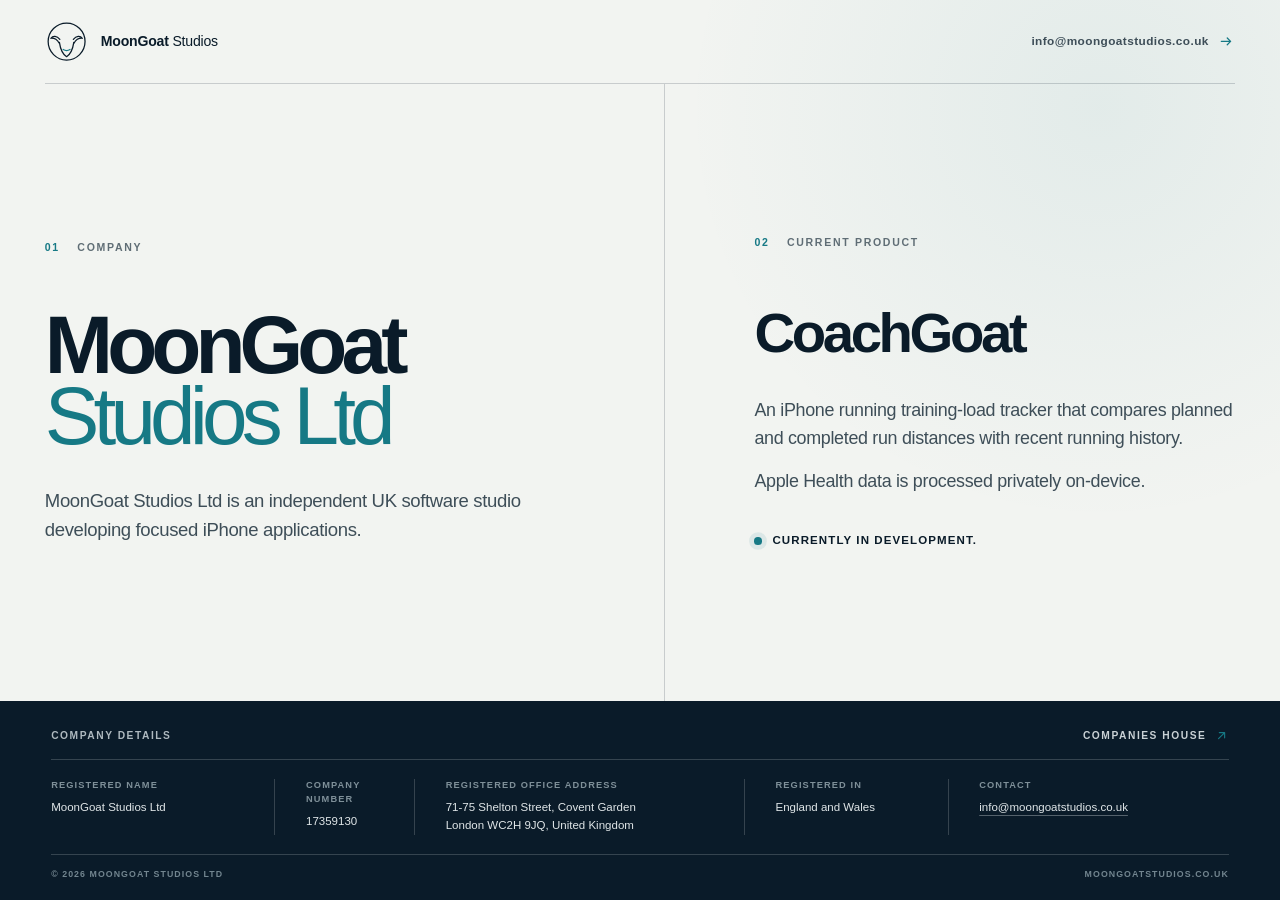
==== index.html @ c2b7e560 "Publish MoonGoat Studios website" ====
<!doctype html>
<html lang="en-GB">
  <head>
    <meta charset="utf-8">
    <meta name="viewport" content="width=device-width, initial-scale=1">
    <meta name="theme-color" content="#f2f4f1">
    <meta name="color-scheme" content="light">
    <meta name="robots" content="index, follow">

    <title>MoonGoat Studios Ltd — Independent UK Software Studio</title>
    <meta
      name="description"
      content="MoonGoat Studios Ltd is an independent UK software studio developing focused iPhone applications, including CoachGoat."
    >
    <link rel="canonical" href="https://moongoatstudios.co.uk/">

    <meta property="og:type" content="website">
    <meta property="og:locale" content="en_GB">
    <meta property="og:site_name" content="MoonGoat Studios Ltd">
    <meta property="og:title" content="MoonGoat Studios Ltd">
    <meta
      property="og:description"
      content="An independent UK software studio developing focused iPhone applications."
    >
    <meta property="og:url" content="https://moongoatstudios.co.uk/">

    <link rel="icon" href="favicon.svg" type="image/svg+xml">
    <link rel="stylesheet" href="styles.css">

    <script type="application/ld+json">
      {
        "@context": "https://schema.org",
        "@type": "Organization",
        "name": "MoonGoat Studios Ltd",
        "legalName": "MoonGoat Studios Ltd",
        "url": "https://moongoatstudios.co.uk/",
        "email": "info@moongoatstudios.co.uk",
        "identifier": {
          "@type": "PropertyValue",
          "propertyID": "Companies House",
          "value": "17359130"
        },
        "address": {
          "@type": "PostalAddress",
          "streetAddress": "71-75 Shelton Street, Covent Garden",
          "addressLocality": "London",
          "postalCode": "WC2H 9JQ",
          "addressCountry": "GB"
        }
      }
    </script>
  </head>
  <body>
    <a class="skip-link" href="#main-content">Skip to content</a>

    <div class="site-frame">
      <header class="site-header">
        <a class="brand" href="#company" aria-label="MoonGoat Studios home">
          <svg class="brand-mark" viewBox="0 0 48 48" aria-hidden="true">
            <circle cx="24" cy="24" r="20.5"></circle>
            <path d="M16.5 21.5c-3.3-4-7.7-4.2-10-1.2 4.1-.3 7.2 1.8 9.2 5.3"></path>
            <path d="M31.5 21.5c3.3-4 7.7-4.2 10-1.2-4.1-.3-7.2 1.8-9.2 5.3"></path>
            <path d="M16 24.8c1.3 8.7 4.4 13.7 8 16 3.6-2.3 6.7-7.3 8-16"></path>
            <path d="M20.2 32.8c2.6 1.6 5 1.6 7.6 0"></path>
          </svg>
          <span><strong>MoonGoat</strong> Studios</span>
        </a>

        <a class="header-contact" href="mailto:info@moongoatstudios.co.uk">
          <span class="header-contact__full">info@moongoatstudios.co.uk</span>
          <span class="header-contact__short">Contact</span>
          <svg viewBox="0 0 20 20" aria-hidden="true">
            <path d="M4 10h11M11 6l4 4-4 4"></path>
          </svg>
        </a>
      </header>

      <main id="main-content">
        <section class="introduction" id="company" aria-labelledby="company-title">
          <p class="section-label"><span>01</span> Company</p>
          <div class="introduction__content">
            <h1 id="company-title">
              MoonGoat
              <span>Studios Ltd</span>
            </h1>
            <p>
              MoonGoat Studios Ltd is an independent UK software studio developing focused
              iPhone applications.
            </p>
          </div>
        </section>

        <section class="product" id="coachgoat" aria-labelledby="product-title">
          <p class="section-label"><span>02</span> Current product</p>
          <div class="product__content">
            <h2 id="product-title">CoachGoat</h2>
            <p>
              An iPhone running training-load tracker that compares planned and completed run
              distances with recent running history.
            </p>
            <p>Apple Health data is processed privately on-device.</p>
            <p class="product__status"><i aria-hidden="true"></i> Currently in development.</p>
          </div>
        </section>
      </main>

      <footer class="company-register" id="company-details">
        <div class="company-register__header">
          <p>Company details</p>
          <a
            href="https://find-and-update.company-information.service.gov.uk/company/17359130"
            target="_blank"
            rel="noreferrer"
          >
            Companies House
            <svg viewBox="0 0 20 20" aria-hidden="true">
              <path d="M6 14 14 6M7 6h7v7"></path>
            </svg>
          </a>
        </div>

        <dl class="company-register__details">
          <div>
            <dt>Registered name</dt>
            <dd>MoonGoat Studios Ltd</dd>
          </div>
          <div>
            <dt>Company number</dt>
            <dd>17359130</dd>
          </div>
          <div class="company-register__address">
            <dt>Registered office address</dt>
            <dd>
              <address>
                71-75 Shelton Street, Covent Garden<br>
                London WC2H 9JQ, United Kingdom
              </address>
            </dd>
          </div>
          <div>
            <dt>Registered in</dt>
            <dd>England and Wales</dd>
          </div>
          <div>
            <dt>Contact</dt>
            <dd>
              <a href="mailto:info@moongoatstudios.co.uk">info@moongoatstudios.co.uk</a>
            </dd>
          </div>
        </dl>

        <div class="company-register__base">
          <p>&copy; 2026 MoonGoat Studios Ltd</p>
          <p>moongoatstudios.co.uk</p>
        </div>
      </footer>
    </div>
  </body>
</html>
---- styles.css ----
:root {
  --ink: #0a1b29;
  --ink-soft: #3e4e58;
  --paper: #f2f4f1;
  --paper-deep: #e4e8e5;
  --white: #f9fbfa;
  --accent: #167985;
  --line: rgba(10, 27, 41, 0.18);
  --line-inverse: rgba(249, 251, 250, 0.18);
  --font: -apple-system, BlinkMacSystemFont, "SF Pro Display", "Helvetica Neue", Arial, sans-serif;
  --ease: cubic-bezier(0.2, 0.72, 0.18, 1);
}

*,
*::before,
*::after {
  box-sizing: border-box;
}

html {
  scroll-behavior: smooth;
}

body {
  margin: 0;
  min-width: 320px;
  background:
    radial-gradient(circle at 86% 12%, rgba(22, 121, 133, 0.07), transparent 26rem),
    var(--paper);
  color: var(--ink);
  font-family: var(--font);
  font-size: 16px;
  line-height: 1.5;
  text-rendering: optimizeLegibility;
  -webkit-font-smoothing: antialiased;
}

a {
  color: inherit;
  text-decoration: none;
}

p,
h1,
h2,
dl,
dd {
  margin: 0;
}

svg {
  display: block;
}

::selection {
  background: var(--accent);
  color: var(--white);
}

:focus-visible {
  outline: 2px solid var(--accent);
  outline-offset: 5px;
}

.skip-link {
  position: fixed;
  top: 1rem;
  left: 1rem;
  z-index: 10;
  padding: 0.65rem 0.9rem;
  background: var(--ink);
  color: var(--white);
  font-size: 0.8rem;
  transform: translateY(-180%);
  transition: transform 180ms ease;
}

.skip-link:focus {
  transform: translateY(0);
}

.site-frame {
  display: grid;
  grid-template-rows: auto minmax(0, 1fr) auto;
  min-height: 100svh;
}

.site-header,
main {
  width: min(86rem, calc(100% - clamp(3rem, 7vw, 7rem)));
  margin: 0 auto;
}

.site-header {
  display: flex;
  align-items: center;
  justify-content: space-between;
  min-height: 5.25rem;
  border-bottom: 1px solid var(--line);
}

.brand {
  display: inline-flex;
  align-items: center;
  gap: 0.8rem;
  color: var(--ink);
  font-size: 0.88rem;
  letter-spacing: -0.015em;
}

.brand strong {
  font-weight: 730;
}

.brand-mark {
  width: 2.7rem;
  height: 2.7rem;
  fill: none;
  stroke: currentColor;
  stroke-linecap: round;
  stroke-linejoin: round;
  stroke-width: 1.4;
}

.brand-mark path:last-child {
  stroke: var(--accent);
}

.header-contact {
  display: inline-flex;
  align-items: center;
  gap: 0.6rem;
  color: var(--ink-soft);
  font-size: 0.74rem;
  font-weight: 620;
  letter-spacing: 0.035em;
  transition: color 180ms ease;
}

.header-contact svg {
  width: 1.05rem;
  fill: none;
  stroke: var(--accent);
  stroke-linecap: round;
  stroke-linejoin: round;
  stroke-width: 1.5;
  transition: transform 180ms var(--ease);
}

.header-contact:hover {
  color: var(--accent);
}

.header-contact:hover svg {
  transform: translateX(0.2rem);
}

.header-contact__short {
  display: none;
}

main {
  display: grid;
  grid-template-columns: minmax(0, 1.04fr) minmax(0, 0.96fr);
}

main > section {
  display: grid;
  align-content: center;
  min-height: 25rem;
  padding: clamp(3.5rem, 7vh, 6rem) 0;
}

.introduction {
  padding-right: clamp(3rem, 7vw, 7.5rem);
}

.product {
  padding-left: clamp(3rem, 7vw, 7.5rem);
  border-left: 1px solid var(--line);
}

.section-label {
  align-self: start;
  color: #5f6d75;
  font-size: 0.66rem;
  font-weight: 700;
  letter-spacing: 0.16em;
  text-transform: uppercase;
}

.section-label span {
  margin-right: 0.8rem;
  color: var(--accent);
}

.introduction__content,
.product__content {
  align-self: center;
  margin-top: clamp(2.5rem, 6vh, 5.5rem);
}

.introduction h1 {
  display: flex;
  flex-direction: column;
  font-size: clamp(3.8rem, 6.4vw, 6.2rem);
  font-weight: 720;
  letter-spacing: -0.072em;
  line-height: 0.86;
}

.introduction h1 span {
  color: var(--accent);
  font-weight: 430;
}

.introduction__content > p {
  max-width: 36rem;
  margin-top: clamp(2rem, 4vh, 3.25rem);
  color: var(--ink-soft);
  font-size: clamp(1.08rem, 1.45vw, 1.35rem);
  letter-spacing: -0.02em;
  line-height: 1.55;
}

.product h2 {
  font-size: clamp(2.8rem, 4.4vw, 4.25rem);
  font-weight: 700;
  letter-spacing: -0.06em;
  line-height: 1;
}

.product__content > p:not(.product__status) {
  max-width: 35rem;
  color: var(--ink-soft);
  font-size: clamp(1.05rem, 1.4vw, 1.28rem);
  letter-spacing: -0.018em;
  line-height: 1.55;
}

.product h2 + p {
  margin-top: 2.2rem;
}

.product__content > p + p:not(.product__status) {
  margin-top: 1rem;
}

.product__status {
  display: flex;
  align-items: center;
  gap: 0.65rem;
  margin-top: 2.25rem;
  color: var(--ink);
  font-size: 0.72rem;
  font-weight: 680;
  letter-spacing: 0.095em;
  text-transform: uppercase;
}

.product__status i {
  width: 0.48rem;
  height: 0.48rem;
  border-radius: 50%;
  background: var(--accent);
  box-shadow: 0 0 0 0.3rem rgba(22, 121, 133, 0.1);
}

.company-register {
  padding: 1.7rem clamp(1.5rem, 4vw, 4rem) 1.15rem;
  background: var(--ink);
  color: var(--white);
}

.company-register__header,
.company-register__details,
.company-register__base {
  width: min(86rem, 100%);
  margin-right: auto;
  margin-left: auto;
}

.company-register__header {
  display: flex;
  align-items: center;
  justify-content: space-between;
  padding-bottom: 1rem;
  border-bottom: 1px solid var(--line-inverse);
  color: #aeb9bf;
  font-size: 0.64rem;
  font-weight: 700;
  letter-spacing: 0.15em;
  text-transform: uppercase;
}

.company-register__header a {
  display: inline-flex;
  align-items: center;
  gap: 0.45rem;
  color: #c9d1d5;
  transition: color 180ms ease;
}

.company-register__header svg {
  width: 0.95rem;
  fill: none;
  stroke: var(--accent);
  stroke-linecap: round;
  stroke-linejoin: round;
  stroke-width: 1.5;
  transition: transform 180ms var(--ease);
}

.company-register__header a:hover {
  color: var(--white);
}

.company-register__header a:hover svg {
  transform: translate(0.12rem, -0.12rem);
}

.company-register__details {
  display: grid;
  grid-template-columns: 1.15fr 0.72fr 1.7fr 1.05fr 1.45fr;
  padding: 1.2rem 0;
}

.company-register__details > div {
  min-width: 0;
  padding: 0 clamp(1rem, 2.4vw, 2.25rem);
  border-left: 1px solid var(--line-inverse);
}

.company-register__details > div:first-child {
  padding-left: 0;
  border-left: 0;
}

.company-register__details > div:last-child {
  padding-right: 0;
}

.company-register dt {
  margin-bottom: 0.35rem;
  color: #7f9099;
  font-size: 0.58rem;
  font-weight: 700;
  letter-spacing: 0.12em;
  text-transform: uppercase;
}

.company-register dd {
  color: #e0e6e8;
  font-size: clamp(0.72rem, 0.9vw, 0.84rem);
  font-weight: 510;
  line-height: 1.55;
  overflow-wrap: anywhere;
}

.company-register address {
  font: inherit;
}

.company-register dd a {
  text-decoration-color: rgba(224, 230, 232, 0.35);
  text-decoration-line: underline;
  text-decoration-thickness: 1px;
  text-underline-offset: 0.22rem;
  transition:
    color 180ms ease,
    text-decoration-color 180ms ease;
}

.company-register dd a:hover {
  color: var(--white);
  text-decoration-color: var(--accent);
}

.company-register__base {
  display: flex;
  justify-content: space-between;
  padding-top: 0.85rem;
  border-top: 1px solid var(--line-inverse);
  color: #72858f;
  font-size: 0.55rem;
  font-weight: 650;
  letter-spacing: 0.12em;
  text-transform: uppercase;
}

@media (prefers-reduced-motion: no-preference) {
  .site-header,
  .introduction,
  .product,
  .company-register {
    animation: enter 620ms var(--ease) both;
  }

  .introduction {
    animation-delay: 80ms;
  }

  .product {
    animation-delay: 150ms;
  }

  .company-register {
    animation-delay: 220ms;
  }
}

@keyframes enter {
  from {
    opacity: 0;
    transform: translateY(0.75rem);
  }

  to {
    opacity: 1;
    transform: translateY(0);
  }
}

@media (min-width: 50.01rem) and (max-height: 47.5rem) {
  .site-header {
    min-height: 4.25rem;
  }

  main > section {
    min-height: 21rem;
    padding-top: 2.25rem;
    padding-bottom: 2.25rem;
  }

  .introduction__content,
  .product__content {
    margin-top: 2rem;
  }

  .introduction h1 {
    font-size: clamp(3.5rem, 5.8vw, 5rem);
  }

  .introduction__content > p,
  .product__content > p:not(.product__status) {
    font-size: 1rem;
  }

  .company-register {
    padding-top: 1.15rem;
    padding-bottom: 0.85rem;
  }

  .company-register__details {
    padding: 0.85rem 0;
  }
}

@media (max-width: 66rem) {
  .company-register__details {
    grid-template-columns: repeat(6, 1fr);
    row-gap: 1.35rem;
  }

  .company-register__details > div {
    grid-column: span 2;
  }

  .company-register__details > div:nth-child(4),
  .company-register__details > div:nth-child(5) {
    grid-column: span 3;
  }

  .company-register__details > div:nth-child(4) {
    padding-left: 0;
    border-left: 0;
  }
}

@media (max-width: 50rem) {
  .site-frame {
    display: block;
    min-height: 100svh;
  }

  .site-header,
  main {
    width: calc(100% - 2.5rem);
  }

  .site-header {
    min-height: 4.75rem;
  }

  main {
    display: block;
  }

  main > section {
    min-height: 0;
    padding: 4.75rem 0;
  }

  .introduction {
    padding-right: 0;
  }

  .product {
    padding-left: 0;
    border-top: 1px solid var(--line);
    border-left: 0;
  }

  .introduction__content,
  .product__content {
    margin-top: 3rem;
  }

  .introduction h1 {
    font-size: clamp(3.55rem, 15vw, 5.75rem);
  }

  .product h2 {
    font-size: clamp(2.8rem, 12vw, 4rem);
  }

  .company-register {
    padding: 2.25rem 1.25rem 1.25rem;
  }

  .company-register__details {
    grid-template-columns: repeat(2, minmax(0, 1fr));
    gap: 0;
    padding: 1rem 0;
  }

  .company-register__details > div,
  .company-register__details > div:nth-child(4),
  .company-register__details > div:nth-child(5) {
    grid-column: auto;
    padding: 1rem 1rem 1rem 0;
    border-top: 1px solid var(--line-inverse);
    border-left: 0;
  }

  .company-register__details > div:nth-child(even) {
    padding-right: 0;
    padding-left: 1rem;
    border-left: 1px solid var(--line-inverse);
  }

  .company-register__details > div:nth-child(-n + 2) {
    border-top: 0;
  }

  .company-register__address {
    grid-column: 1 / -1 !important;
    padding-left: 0 !important;
    border-left: 0 !important;
  }
}

@media (max-width: 31rem) {
  .brand {
    font-size: 0.78rem;
  }

  .brand-mark {
    width: 2.35rem;
    height: 2.35rem;
  }

  .header-contact__full {
    display: none;
  }

  .header-contact__short {
    display: inline;
  }

  .company-register__details {
    display: block;
  }

  .company-register__details > div,
  .company-register__details > div:nth-child(even) {
    padding: 0.9rem 0;
    border-top: 1px solid var(--line-inverse);
    border-left: 0;
  }

  .company-register__details > div:first-child {
    border-top: 0;
  }

  .company-register__base {
    align-items: flex-start;
    flex-direction: column;
    gap: 0.35rem;
  }
}

@media (prefers-reduced-motion: reduce) {
  html {
    scroll-behavior: auto;
  }

  *,
  *::before,
  *::after {
    animation-duration: 0.01ms !important;
    animation-iteration-count: 1 !important;
    transition-duration: 0.01ms !important;
  }
}
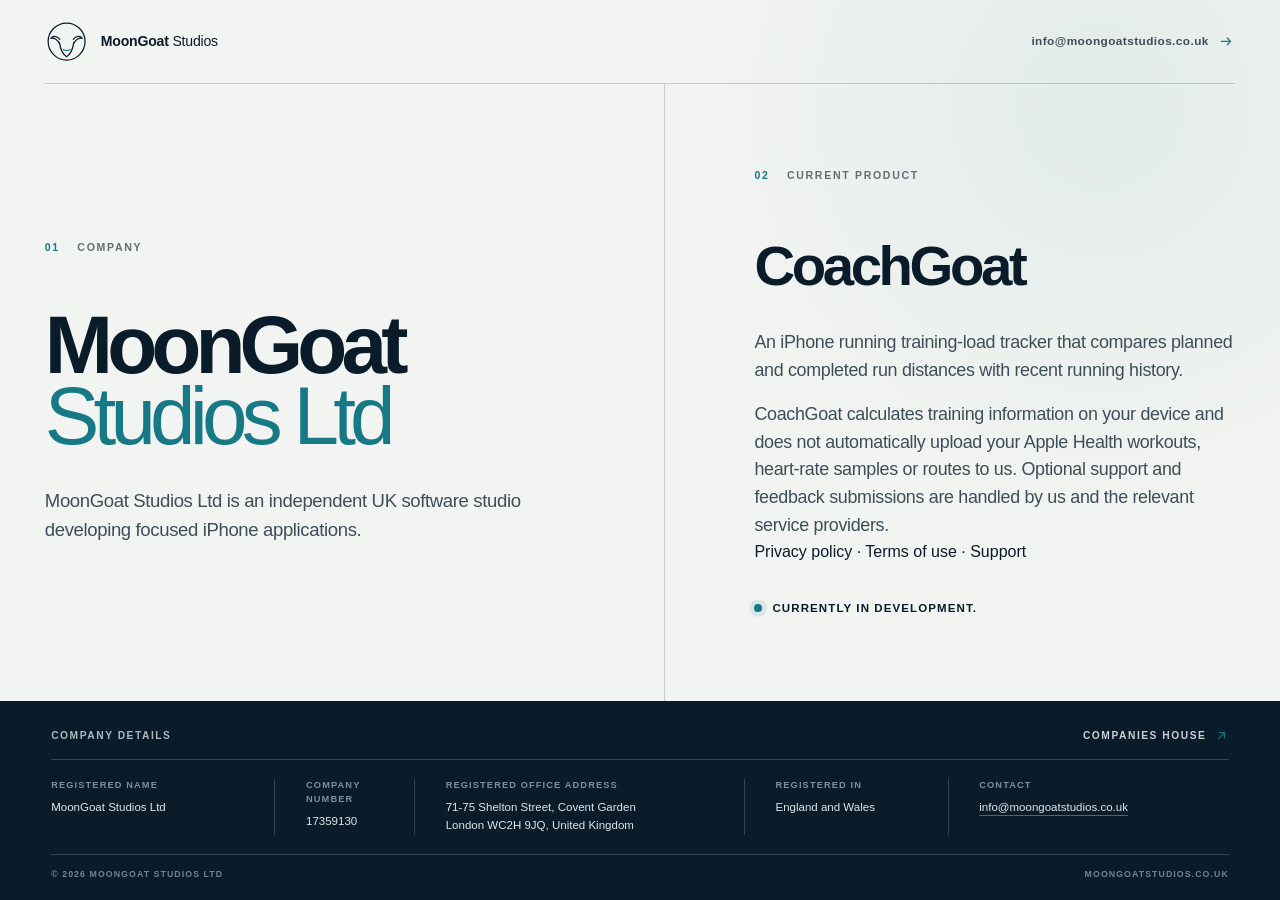
==== commit 303695f2: "Add CoachGoat privacy, terms and support pages (P4, review only) Generated from MRK132/CoachGoat doc" ====
--- a/index.html
+++ b/index.html
@@ -98,7 +98,19 @@
               An iPhone running training-load tracker that compares planned and completed run
               distances with recent running history.
             </p>
-            <p>Apple Health data is processed privately on-device.</p>
+            <p>
+              CoachGoat calculates training information on your device and does not
+              automatically upload your Apple Health workouts, heart-rate samples or routes
+              to us. Optional support and feedback submissions are handled by us and the
+              relevant service providers.
+            </p>
+            <!-- CoachGoat privacy links -->
+            <nav aria-label="CoachGoat support and policies">
+              <a href="coachgoat/privacy.html">Privacy policy</a> &middot;
+              <a href="coachgoat/terms.html">Terms of use</a> &middot;
+              <a href="coachgoat/support.html">Support</a>
+            </nav>
+            <!-- End CoachGoat privacy links -->
             <p class="product__status"><i aria-hidden="true"></i> Currently in development.</p>
           </div>
         </section>
